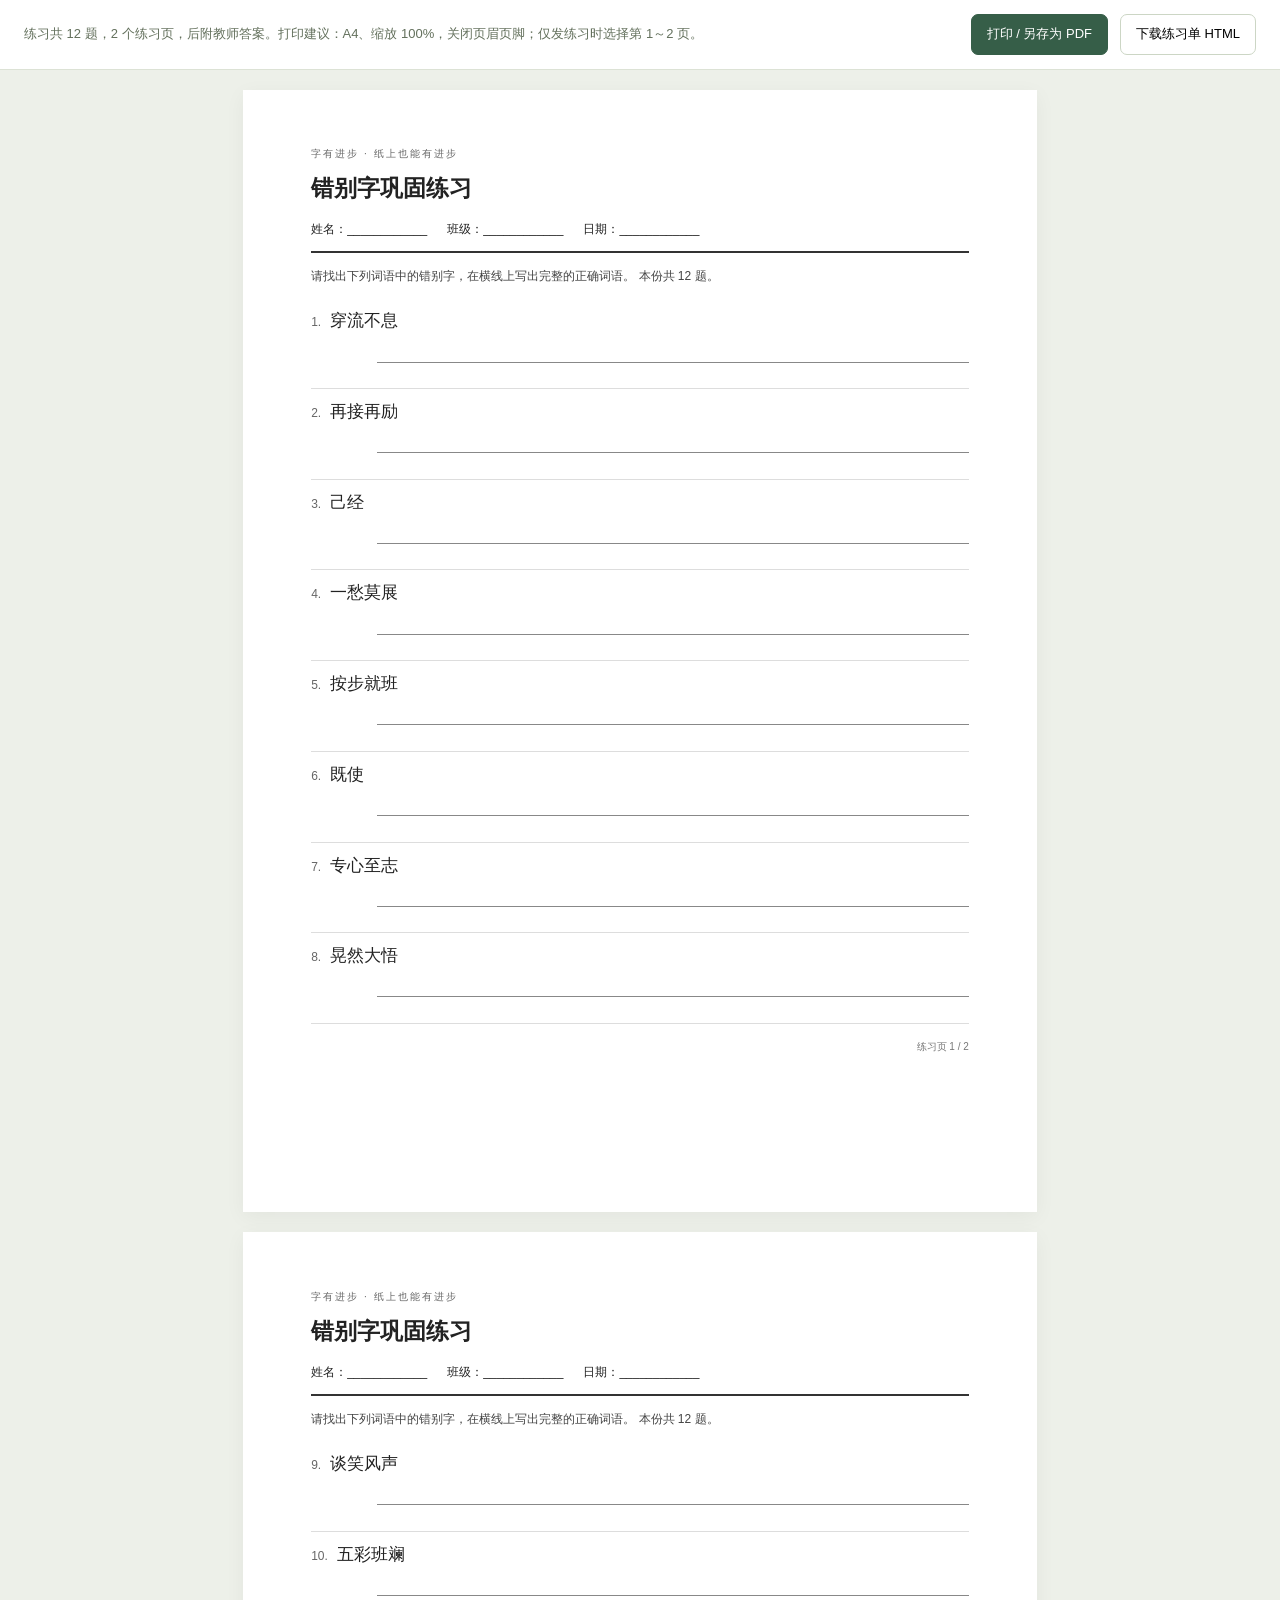
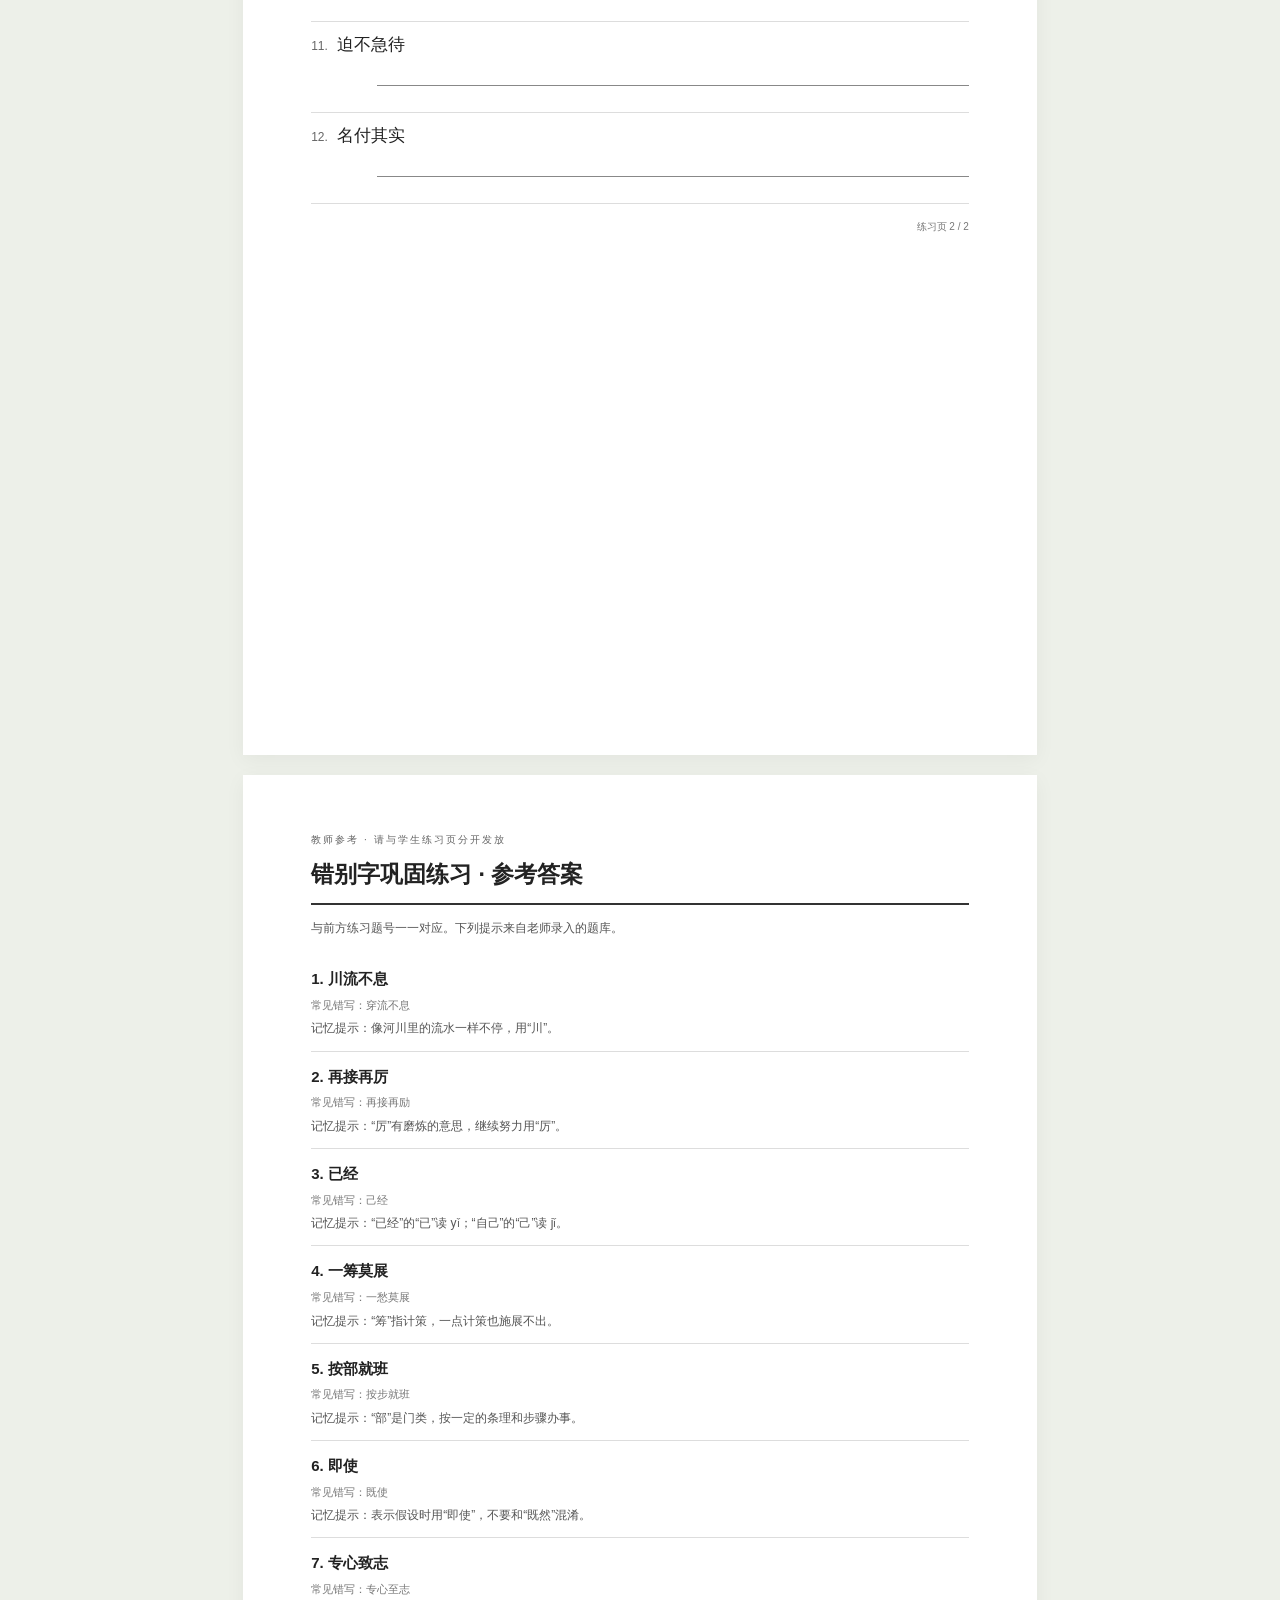
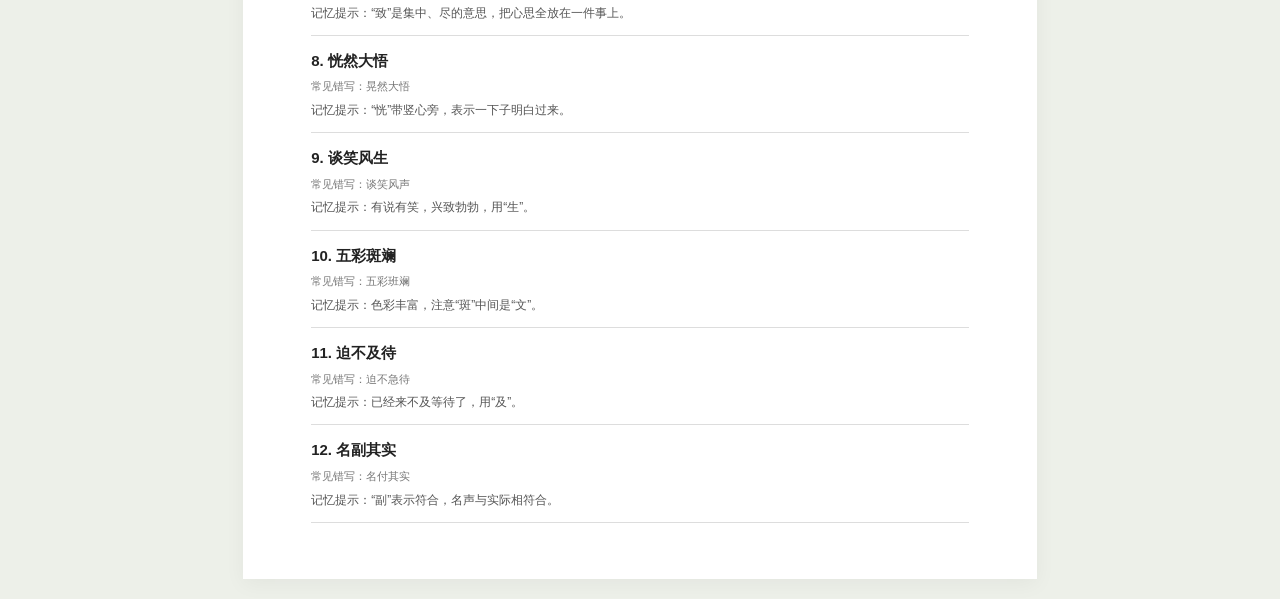
==== worksheet-sample.html @ f1326651 "add export for print" ====
<!doctype html>
<html lang="zh-CN"><head><meta charset="utf-8"><meta name="viewport" content="width=device-width,initial-scale=1"><title>错别字巩固练习</title><style>*{box-sizing:border-box}body{margin:0;background:#edf0e9;color:#222;font-family:"Microsoft YaHei","PingFang SC",sans-serif;line-height:1.6}
.toolbar{position:sticky;top:0;z-index:1;background:#fff;border-bottom:1px solid #dce2d5;padding:14px 24px;display:flex;align-items:center;gap:12px;flex-wrap:wrap;font-size:13px}.toolbar p{margin:0;flex:1;min-width:200px;color:#63705c}.toolbar button{border:1px solid #ccd6c5;border-radius:7px;padding:9px 15px;cursor:pointer;background:white;font:inherit}.toolbar button:first-of-type{background:#365e48;color:white;border-color:#365e48}
.sheet{width:210mm;min-height:297mm;margin:20px auto;background:white;padding:15mm 18mm;box-shadow:0 5px 20px #0000000c}.brand{font-size:10px;letter-spacing:2px;color:#666}h1{font-size:23px;line-height:1.5;margin:9px 0 14px;overflow-wrap:anywhere}h2{font-size:18px;margin:0 0 15px}.student-meta{display:flex;gap:20px;flex-wrap:wrap;font-size:12px;border-bottom:2px solid #333;padding-bottom:12px}.instruction{font-size:12px;color:#444;margin:14px 0 12px}.questions{list-style:none;padding:0;margin:0}.question{break-inside:avoid;page-break-inside:avoid;min-height:24mm;border-bottom:1px solid #ddd;padding:9px 0 11px}.prompt{display:flex;align-items:baseline;gap:9px}.number{font-size:12px;color:#666;flex-shrink:0}.word{font-size:17px;overflow-wrap:anywhere}.write-line{display:block;border-bottom:1px solid #888;width:90%;height:25px;margin:3px 0 0 auto}.choices{display:flex;gap:26px;margin:7px 0 0 24px;flex-wrap:wrap;font-size:16px}.choices span{overflow-wrap:anywhere;max-width:100%}.page-foot{margin-top:15px;color:#777;font-size:10px;text-align:right}.answer-intro{font-size:12px;color:#555;margin:0 0 16px}.answer-item{break-inside:avoid;page-break-inside:avoid;border-bottom:1px solid #ddd;padding:12px 0;overflow-wrap:anywhere}.answer-item strong{font-size:15px}.answer-item p{font-size:12px;color:#555;margin:5px 0 0}.answer-item .original{font-size:11px;color:#777}.answers h1{border-bottom:2px solid #333;padding-bottom:12px}
@media(max-width:820px){.sheet{width:calc(100% - 24px);min-height:0;padding:25px 22px;margin:12px auto}.question{min-height:90px}.student-meta{gap:12px}}
@page{size:A4;margin:15mm 18mm}@media print{html,body{margin:0;background:#fff;font-size:12pt}.toolbar{display:none!important}.sheet{width:auto;min-height:0;padding:0;margin:0;box-shadow:none;break-after:page;page-break-after:always}.sheet:last-child{break-after:auto;page-break-after:auto}.question{min-height:24mm}.student-meta{gap:20px}a{color:inherit}}</style></head><body><div class="toolbar"><p>练习共 12 题，2 个练习页，后附教师答案。打印建议：A4、缩放 100%，关闭页眉页脚；仅发练习时选择第 1～2 页。</p><button id="print-sheet" type="button">打印 / 另存为 PDF</button><button id="download-sheet" type="button">下载练习单 HTML</button></div><section class="sheet student-sheet"><div class="brand">字有进步 · 纸上也能有进步</div><h1>错别字巩固练习</h1><div class="student-meta"><span>姓名：____________</span><span>班级：____________</span><span>日期：____________</span></div><p class="instruction">请找出下列词语中的错别字，在横线上写出完整的正确词语。 本份共 12 题。</p><ol class="questions"><li class="question"><div class="prompt"><span class="number">1.</span><span class="word">穿流不息</span></div><span class="write-line" aria-label="书写正确词语"></span></li><li class="question"><div class="prompt"><span class="number">2.</span><span class="word">再接再励</span></div><span class="write-line" aria-label="书写正确词语"></span></li><li class="question"><div class="prompt"><span class="number">3.</span><span class="word">己经</span></div><span class="write-line" aria-label="书写正确词语"></span></li><li class="question"><div class="prompt"><span class="number">4.</span><span class="word">一愁莫展</span></div><span class="write-line" aria-label="书写正确词语"></span></li><li class="question"><div class="prompt"><span class="number">5.</span><span class="word">按步就班</span></div><span class="write-line" aria-label="书写正确词语"></span></li><li class="question"><div class="prompt"><span class="number">6.</span><span class="word">既使</span></div><span class="write-line" aria-label="书写正确词语"></span></li><li class="question"><div class="prompt"><span class="number">7.</span><span class="word">专心至志</span></div><span class="write-line" aria-label="书写正确词语"></span></li><li class="question"><div class="prompt"><span class="number">8.</span><span class="word">晃然大悟</span></div><span class="write-line" aria-label="书写正确词语"></span></li></ol><div class="page-foot">练习页 1 / 2</div></section><section class="sheet student-sheet"><div class="brand">字有进步 · 纸上也能有进步</div><h1>错别字巩固练习</h1><div class="student-meta"><span>姓名：____________</span><span>班级：____________</span><span>日期：____________</span></div><p class="instruction">请找出下列词语中的错别字，在横线上写出完整的正确词语。 本份共 12 题。</p><ol class="questions"><li class="question"><div class="prompt"><span class="number">9.</span><span class="word">谈笑风声</span></div><span class="write-line" aria-label="书写正确词语"></span></li><li class="question"><div class="prompt"><span class="number">10.</span><span class="word">五彩班斓</span></div><span class="write-line" aria-label="书写正确词语"></span></li><li class="question"><div class="prompt"><span class="number">11.</span><span class="word">迫不急待</span></div><span class="write-line" aria-label="书写正确词语"></span></li><li class="question"><div class="prompt"><span class="number">12.</span><span class="word">名付其实</span></div><span class="write-line" aria-label="书写正确词语"></span></li></ol><div class="page-foot">练习页 2 / 2</div></section><section class="sheet answers"><div class="brand">教师参考 · 请与学生练习页分开发放</div><h1>错别字巩固练习 · 参考答案</h1><p class="answer-intro">与前方练习题号一一对应。下列提示来自老师录入的题库。</p><div class="answer-item"><strong>1. 川流不息</strong><p class="original">常见错写：穿流不息</p><p class="answer-hint">记忆提示：像河川里的流水一样不停，用“川”。</p></div><div class="answer-item"><strong>2. 再接再厉</strong><p class="original">常见错写：再接再励</p><p class="answer-hint">记忆提示：“厉”有磨炼的意思，继续努力用“厉”。</p></div><div class="answer-item"><strong>3. 已经</strong><p class="original">常见错写：己经</p><p class="answer-hint">记忆提示：“已经”的“已”读 yǐ；“自己”的“己”读 jǐ。</p></div><div class="answer-item"><strong>4. 一筹莫展</strong><p class="original">常见错写：一愁莫展</p><p class="answer-hint">记忆提示：“筹”指计策，一点计策也施展不出。</p></div><div class="answer-item"><strong>5. 按部就班</strong><p class="original">常见错写：按步就班</p><p class="answer-hint">记忆提示：“部”是门类，按一定的条理和步骤办事。</p></div><div class="answer-item"><strong>6. 即使</strong><p class="original">常见错写：既使</p><p class="answer-hint">记忆提示：表示假设时用“即使”，不要和“既然”混淆。</p></div><div class="answer-item"><strong>7. 专心致志</strong><p class="original">常见错写：专心至志</p><p class="answer-hint">记忆提示：“致”是集中、尽的意思，把心思全放在一件事上。</p></div><div class="answer-item"><strong>8. 恍然大悟</strong><p class="original">常见错写：晃然大悟</p><p class="answer-hint">记忆提示：“恍”带竖心旁，表示一下子明白过来。</p></div><div class="answer-item"><strong>9. 谈笑风生</strong><p class="original">常见错写：谈笑风声</p><p class="answer-hint">记忆提示：有说有笑，兴致勃勃，用“生”。</p></div><div class="answer-item"><strong>10. 五彩斑斓</strong><p class="original">常见错写：五彩班斓</p><p class="answer-hint">记忆提示：色彩丰富，注意“斑”中间是“文”。</p></div><div class="answer-item"><strong>11. 迫不及待</strong><p class="original">常见错写：迫不急待</p><p class="answer-hint">记忆提示：已经来不及等待了，用“及”。</p></div><div class="answer-item"><strong>12. 名副其实</strong><p class="original">常见错写：名付其实</p><p class="answer-hint">记忆提示：“副”表示符合，名声与实际相符合。</p></div></section><script>(function worksheetRuntime() {
    document.querySelector('#print-sheet').addEventListener('click', () => window.print());
    document.querySelector('#download-sheet').addEventListener('click', () => {
      const html = '<!doctype html>\n' + document.documentElement.outerHTML;
      const url = URL.createObjectURL(new Blob([html], {type:'text/html;charset=utf-8'}));
      const link = document.createElement('a');
      link.href = url;
      link.download = document.title.replace(/[<>:"/\\|?*\x00-\x1f]/g, '-') + '.html';
      document.body.append(link); link.click(); link.remove();
      setTimeout(() => URL.revokeObjectURL(url), 1000);
    });
  })();</script></body></html>
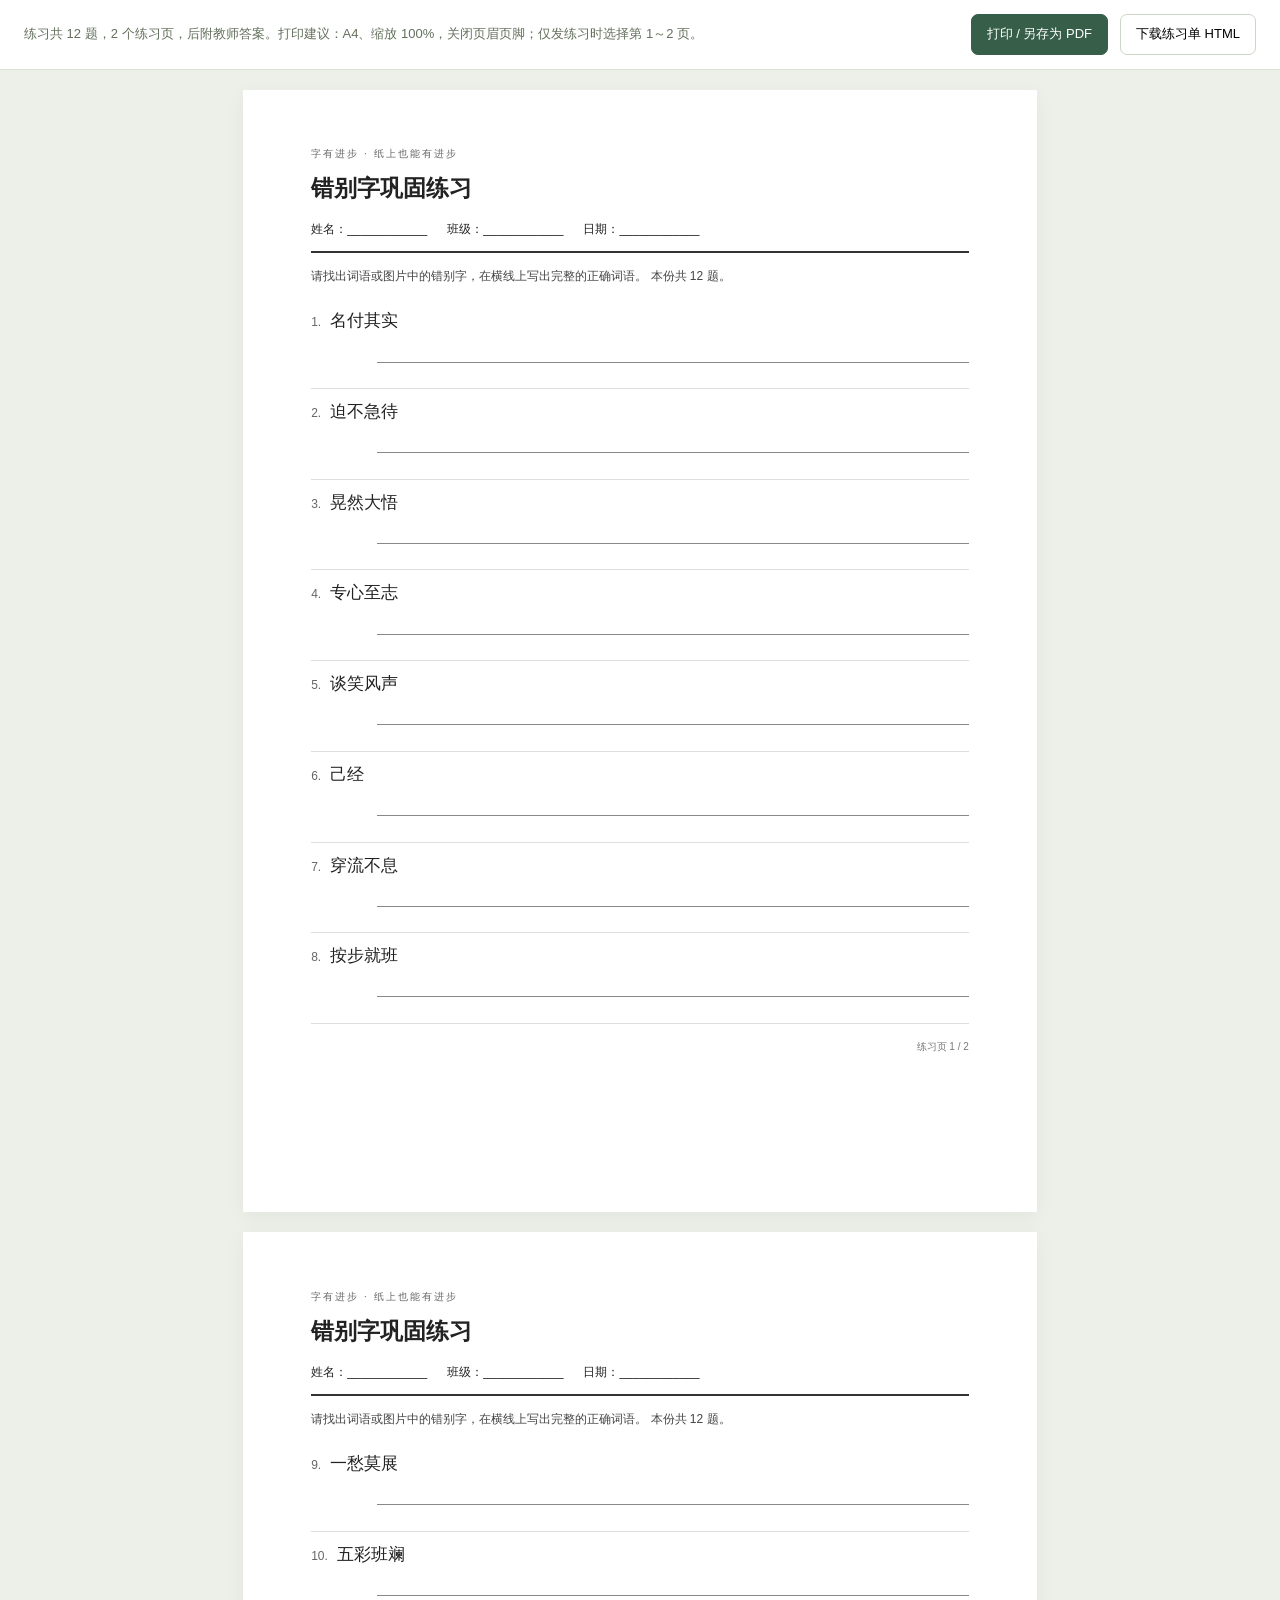
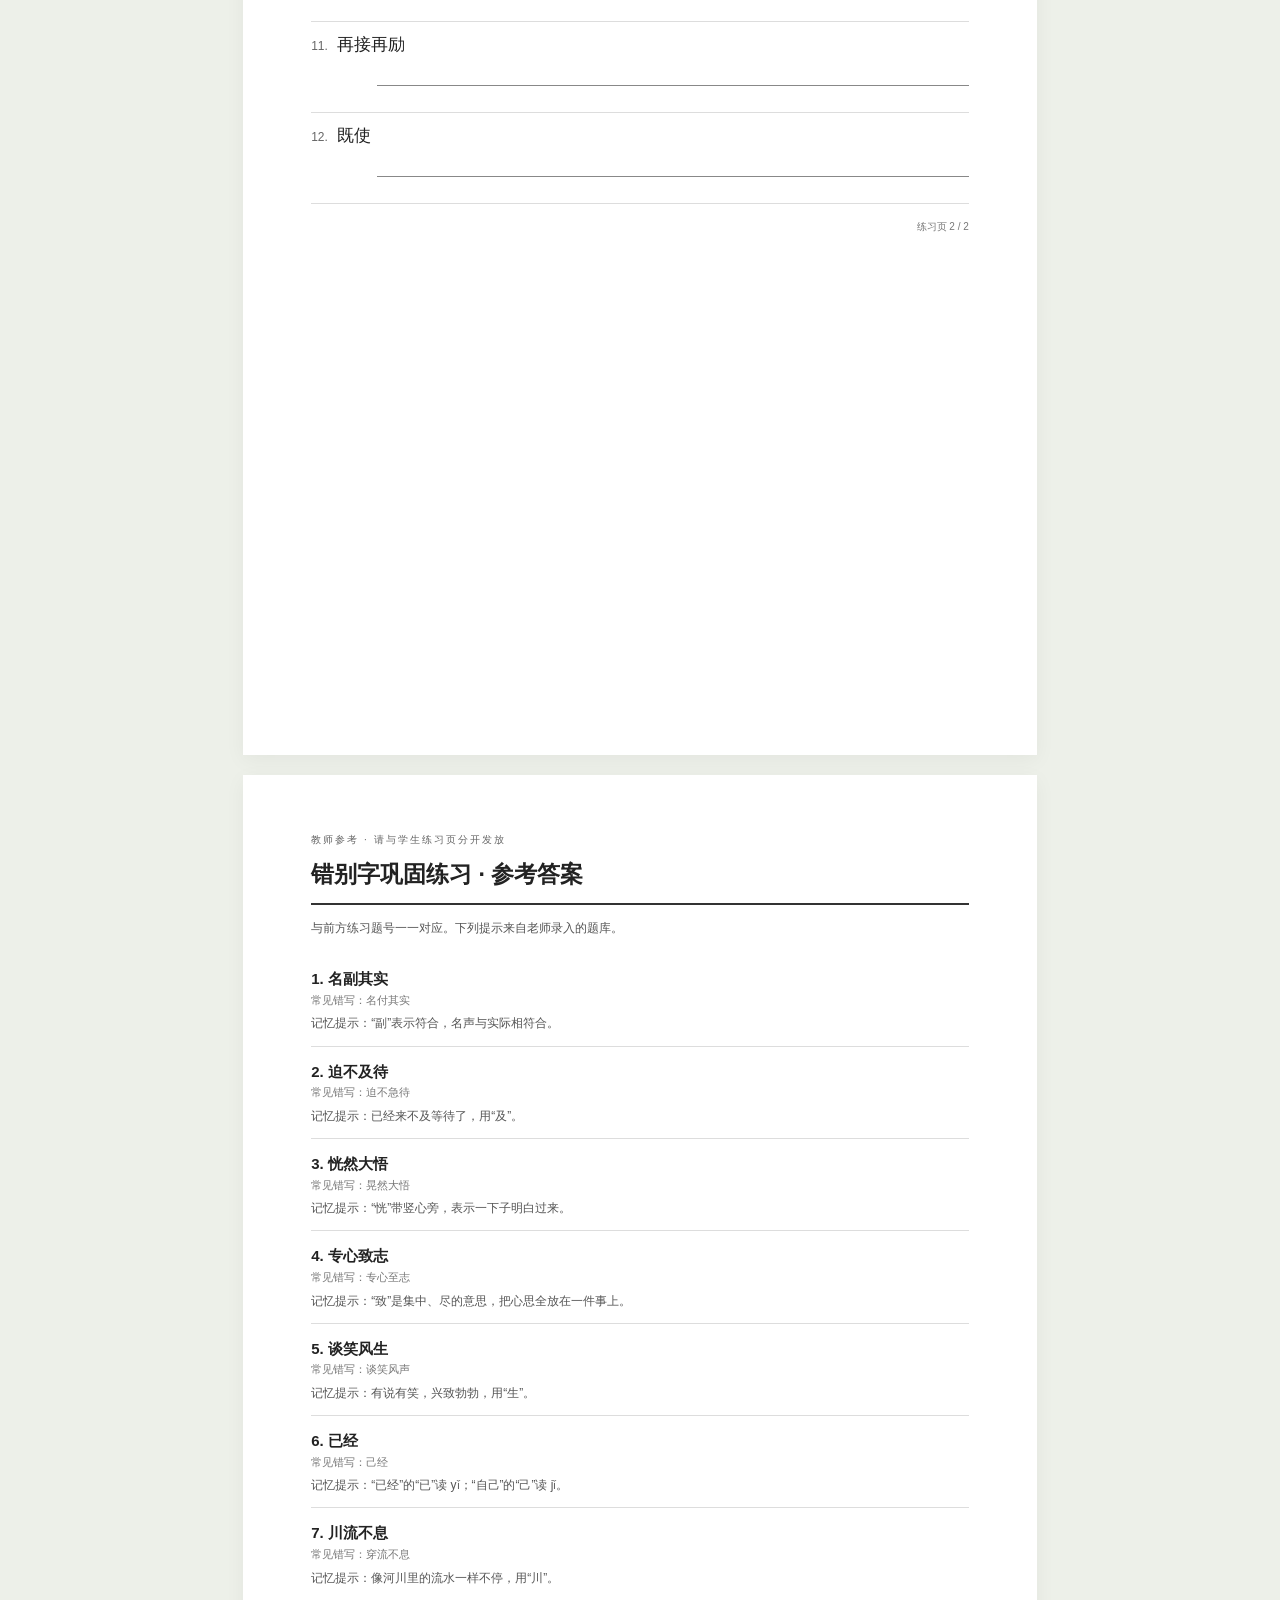
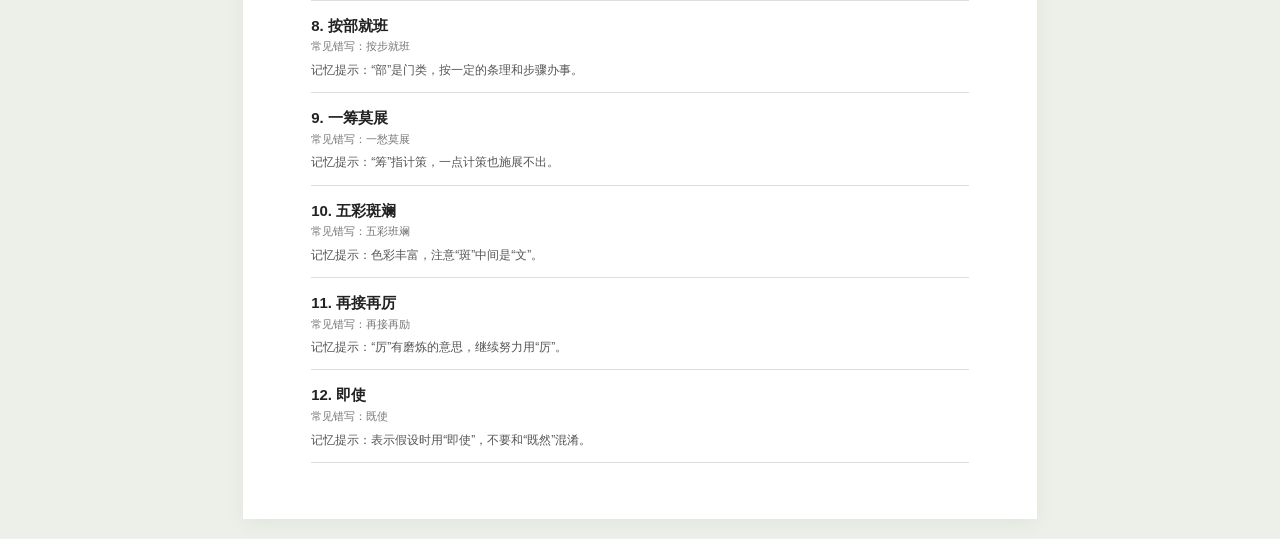
==== commit 7a350e20: "add store files to local dir" ====
--- a/worksheet-sample.html
+++ b/worksheet-sample.html
@@ -3,7 +3,8 @@
 .toolbar{position:sticky;top:0;z-index:1;background:#fff;border-bottom:1px solid #dce2d5;padding:14px 24px;display:flex;align-items:center;gap:12px;flex-wrap:wrap;font-size:13px}.toolbar p{margin:0;flex:1;min-width:200px;color:#63705c}.toolbar button{border:1px solid #ccd6c5;border-radius:7px;padding:9px 15px;cursor:pointer;background:white;font:inherit}.toolbar button:first-of-type{background:#365e48;color:white;border-color:#365e48}
 .sheet{width:210mm;min-height:297mm;margin:20px auto;background:white;padding:15mm 18mm;box-shadow:0 5px 20px #0000000c}.brand{font-size:10px;letter-spacing:2px;color:#666}h1{font-size:23px;line-height:1.5;margin:9px 0 14px;overflow-wrap:anywhere}h2{font-size:18px;margin:0 0 15px}.student-meta{display:flex;gap:20px;flex-wrap:wrap;font-size:12px;border-bottom:2px solid #333;padding-bottom:12px}.instruction{font-size:12px;color:#444;margin:14px 0 12px}.questions{list-style:none;padding:0;margin:0}.question{break-inside:avoid;page-break-inside:avoid;min-height:24mm;border-bottom:1px solid #ddd;padding:9px 0 11px}.prompt{display:flex;align-items:baseline;gap:9px}.number{font-size:12px;color:#666;flex-shrink:0}.word{font-size:17px;overflow-wrap:anywhere}.write-line{display:block;border-bottom:1px solid #888;width:90%;height:25px;margin:3px 0 0 auto}.choices{display:flex;gap:26px;margin:7px 0 0 24px;flex-wrap:wrap;font-size:16px}.choices span{overflow-wrap:anywhere;max-width:100%}.page-foot{margin-top:15px;color:#777;font-size:10px;text-align:right}.answer-intro{font-size:12px;color:#555;margin:0 0 16px}.answer-item{break-inside:avoid;page-break-inside:avoid;border-bottom:1px solid #ddd;padding:12px 0;overflow-wrap:anywhere}.answer-item strong{font-size:15px}.answer-item p{font-size:12px;color:#555;margin:5px 0 0}.answer-item .original{font-size:11px;color:#777}.answers h1{border-bottom:2px solid #333;padding-bottom:12px}
 @media(max-width:820px){.sheet{width:calc(100% - 24px);min-height:0;padding:25px 22px;margin:12px auto}.question{min-height:90px}.student-meta{gap:12px}}
-@page{size:A4;margin:15mm 18mm}@media print{html,body{margin:0;background:#fff;font-size:12pt}.toolbar{display:none!important}.sheet{width:auto;min-height:0;padding:0;margin:0;box-shadow:none;break-after:page;page-break-after:always}.sheet:last-child{break-after:auto;page-break-after:auto}.question{min-height:24mm}.student-meta{gap:20px}a{color:inherit}}</style></head><body><div class="toolbar"><p>练习共 12 题，2 个练习页，后附教师答案。打印建议：A4、缩放 100%，关闭页眉页脚；仅发练习时选择第 1～2 页。</p><button id="print-sheet" type="button">打印 / 另存为 PDF</button><button id="download-sheet" type="button">下载练习单 HTML</button></div><section class="sheet student-sheet"><div class="brand">字有进步 · 纸上也能有进步</div><h1>错别字巩固练习</h1><div class="student-meta"><span>姓名：____________</span><span>班级：____________</span><span>日期：____________</span></div><p class="instruction">请找出下列词语中的错别字，在横线上写出完整的正确词语。 本份共 12 题。</p><ol class="questions"><li class="question"><div class="prompt"><span class="number">1.</span><span class="word">穿流不息</span></div><span class="write-line" aria-label="书写正确词语"></span></li><li class="question"><div class="prompt"><span class="number">2.</span><span class="word">再接再励</span></div><span class="write-line" aria-label="书写正确词语"></span></li><li class="question"><div class="prompt"><span class="number">3.</span><span class="word">己经</span></div><span class="write-line" aria-label="书写正确词语"></span></li><li class="question"><div class="prompt"><span class="number">4.</span><span class="word">一愁莫展</span></div><span class="write-line" aria-label="书写正确词语"></span></li><li class="question"><div class="prompt"><span class="number">5.</span><span class="word">按步就班</span></div><span class="write-line" aria-label="书写正确词语"></span></li><li class="question"><div class="prompt"><span class="number">6.</span><span class="word">既使</span></div><span class="write-line" aria-label="书写正确词语"></span></li><li class="question"><div class="prompt"><span class="number">7.</span><span class="word">专心至志</span></div><span class="write-line" aria-label="书写正确词语"></span></li><li class="question"><div class="prompt"><span class="number">8.</span><span class="word">晃然大悟</span></div><span class="write-line" aria-label="书写正确词语"></span></li></ol><div class="page-foot">练习页 1 / 2</div></section><section class="sheet student-sheet"><div class="brand">字有进步 · 纸上也能有进步</div><h1>错别字巩固练习</h1><div class="student-meta"><span>姓名：____________</span><span>班级：____________</span><span>日期：____________</span></div><p class="instruction">请找出下列词语中的错别字，在横线上写出完整的正确词语。 本份共 12 题。</p><ol class="questions"><li class="question"><div class="prompt"><span class="number">9.</span><span class="word">谈笑风声</span></div><span class="write-line" aria-label="书写正确词语"></span></li><li class="question"><div class="prompt"><span class="number">10.</span><span class="word">五彩班斓</span></div><span class="write-line" aria-label="书写正确词语"></span></li><li class="question"><div class="prompt"><span class="number">11.</span><span class="word">迫不急待</span></div><span class="write-line" aria-label="书写正确词语"></span></li><li class="question"><div class="prompt"><span class="number">12.</span><span class="word">名付其实</span></div><span class="write-line" aria-label="书写正确词语"></span></li></ol><div class="page-foot">练习页 2 / 2</div></section><section class="sheet answers"><div class="brand">教师参考 · 请与学生练习页分开发放</div><h1>错别字巩固练习 · 参考答案</h1><p class="answer-intro">与前方练习题号一一对应。下列提示来自老师录入的题库。</p><div class="answer-item"><strong>1. 川流不息</strong><p class="original">常见错写：穿流不息</p><p class="answer-hint">记忆提示：像河川里的流水一样不停，用“川”。</p></div><div class="answer-item"><strong>2. 再接再厉</strong><p class="original">常见错写：再接再励</p><p class="answer-hint">记忆提示：“厉”有磨炼的意思，继续努力用“厉”。</p></div><div class="answer-item"><strong>3. 已经</strong><p class="original">常见错写：己经</p><p class="answer-hint">记忆提示：“已经”的“已”读 yǐ；“自己”的“己”读 jǐ。</p></div><div class="answer-item"><strong>4. 一筹莫展</strong><p class="original">常见错写：一愁莫展</p><p class="answer-hint">记忆提示：“筹”指计策，一点计策也施展不出。</p></div><div class="answer-item"><strong>5. 按部就班</strong><p class="original">常见错写：按步就班</p><p class="answer-hint">记忆提示：“部”是门类，按一定的条理和步骤办事。</p></div><div class="answer-item"><strong>6. 即使</strong><p class="original">常见错写：既使</p><p class="answer-hint">记忆提示：表示假设时用“即使”，不要和“既然”混淆。</p></div><div class="answer-item"><strong>7. 专心致志</strong><p class="original">常见错写：专心至志</p><p class="answer-hint">记忆提示：“致”是集中、尽的意思，把心思全放在一件事上。</p></div><div class="answer-item"><strong>8. 恍然大悟</strong><p class="original">常见错写：晃然大悟</p><p class="answer-hint">记忆提示：“恍”带竖心旁，表示一下子明白过来。</p></div><div class="answer-item"><strong>9. 谈笑风生</strong><p class="original">常见错写：谈笑风声</p><p class="answer-hint">记忆提示：有说有笑，兴致勃勃，用“生”。</p></div><div class="answer-item"><strong>10. 五彩斑斓</strong><p class="original">常见错写：五彩班斓</p><p class="answer-hint">记忆提示：色彩丰富，注意“斑”中间是“文”。</p></div><div class="answer-item"><strong>11. 迫不及待</strong><p class="original">常见错写：迫不急待</p><p class="answer-hint">记忆提示：已经来不及等待了，用“及”。</p></div><div class="answer-item"><strong>12. 名副其实</strong><p class="original">常见错写：名付其实</p><p class="answer-hint">记忆提示：“副”表示符合，名声与实际相符合。</p></div></section><script>(function worksheetRuntime() {
+.wrong-word-image{max-width:145mm;max-height:20mm;object-fit:contain;display:block;background:white;margin:4px 0}.image-question{min-height:44mm}.image-question .prompt{align-items:flex-start}.image-question .write-line{height:23px}.answer-item .wrong-word-image{max-height:15mm;max-width:110mm}
+@page{size:A4;margin:15mm 18mm}@media print{html,body{margin:0;background:#fff;font-size:12pt}.toolbar{display:none!important}.sheet{width:auto;min-height:0;padding:0;margin:0;box-shadow:none;break-after:page;page-break-after:always}.sheet:last-child{break-after:auto;page-break-after:auto}.question{min-height:24mm}.image-question{min-height:44mm}.student-meta{gap:20px}a{color:inherit}}</style></head><body><div class="toolbar"><p>练习共 12 题，2 个练习页，后附教师答案。打印建议：A4、缩放 100%，关闭页眉页脚；仅发练习时选择第 1～2 页。</p><button id="print-sheet" type="button">打印 / 另存为 PDF</button><button id="download-sheet" type="button">下载练习单 HTML</button></div><section class="sheet student-sheet"><div class="brand">字有进步 · 纸上也能有进步</div><h1>错别字巩固练习</h1><div class="student-meta"><span>姓名：____________</span><span>班级：____________</span><span>日期：____________</span></div><p class="instruction">请找出词语或图片中的错别字，在横线上写出完整的正确词语。 本份共 12 题。</p><ol class="questions"><li class="question"><div class="prompt"><span class="number">1.</span><span class="word">名付其实</span></div><span class="write-line" aria-label="书写正确词语"></span></li><li class="question"><div class="prompt"><span class="number">2.</span><span class="word">迫不急待</span></div><span class="write-line" aria-label="书写正确词语"></span></li><li class="question"><div class="prompt"><span class="number">3.</span><span class="word">晃然大悟</span></div><span class="write-line" aria-label="书写正确词语"></span></li><li class="question"><div class="prompt"><span class="number">4.</span><span class="word">专心至志</span></div><span class="write-line" aria-label="书写正确词语"></span></li><li class="question"><div class="prompt"><span class="number">5.</span><span class="word">谈笑风声</span></div><span class="write-line" aria-label="书写正确词语"></span></li><li class="question"><div class="prompt"><span class="number">6.</span><span class="word">己经</span></div><span class="write-line" aria-label="书写正确词语"></span></li><li class="question"><div class="prompt"><span class="number">7.</span><span class="word">穿流不息</span></div><span class="write-line" aria-label="书写正确词语"></span></li><li class="question"><div class="prompt"><span class="number">8.</span><span class="word">按步就班</span></div><span class="write-line" aria-label="书写正确词语"></span></li></ol><div class="page-foot">练习页 1 / 2</div></section><section class="sheet student-sheet"><div class="brand">字有进步 · 纸上也能有进步</div><h1>错别字巩固练习</h1><div class="student-meta"><span>姓名：____________</span><span>班级：____________</span><span>日期：____________</span></div><p class="instruction">请找出词语或图片中的错别字，在横线上写出完整的正确词语。 本份共 12 题。</p><ol class="questions"><li class="question"><div class="prompt"><span class="number">9.</span><span class="word">一愁莫展</span></div><span class="write-line" aria-label="书写正确词语"></span></li><li class="question"><div class="prompt"><span class="number">10.</span><span class="word">五彩班斓</span></div><span class="write-line" aria-label="书写正确词语"></span></li><li class="question"><div class="prompt"><span class="number">11.</span><span class="word">再接再励</span></div><span class="write-line" aria-label="书写正确词语"></span></li><li class="question"><div class="prompt"><span class="number">12.</span><span class="word">既使</span></div><span class="write-line" aria-label="书写正确词语"></span></li></ol><div class="page-foot">练习页 2 / 2</div></section><section class="sheet answers"><div class="brand">教师参考 · 请与学生练习页分开发放</div><h1>错别字巩固练习 · 参考答案</h1><p class="answer-intro">与前方练习题号一一对应。下列提示来自老师录入的题库。</p><div class="answer-item"><strong>1. 名副其实</strong><div class="original">常见错写：名付其实</div><p class="answer-hint">记忆提示：“副”表示符合，名声与实际相符合。</p></div><div class="answer-item"><strong>2. 迫不及待</strong><div class="original">常见错写：迫不急待</div><p class="answer-hint">记忆提示：已经来不及等待了，用“及”。</p></div><div class="answer-item"><strong>3. 恍然大悟</strong><div class="original">常见错写：晃然大悟</div><p class="answer-hint">记忆提示：“恍”带竖心旁，表示一下子明白过来。</p></div><div class="answer-item"><strong>4. 专心致志</strong><div class="original">常见错写：专心至志</div><p class="answer-hint">记忆提示：“致”是集中、尽的意思，把心思全放在一件事上。</p></div><div class="answer-item"><strong>5. 谈笑风生</strong><div class="original">常见错写：谈笑风声</div><p class="answer-hint">记忆提示：有说有笑，兴致勃勃，用“生”。</p></div><div class="answer-item"><strong>6. 已经</strong><div class="original">常见错写：己经</div><p class="answer-hint">记忆提示：“已经”的“已”读 yǐ；“自己”的“己”读 jǐ。</p></div><div class="answer-item"><strong>7. 川流不息</strong><div class="original">常见错写：穿流不息</div><p class="answer-hint">记忆提示：像河川里的流水一样不停，用“川”。</p></div><div class="answer-item"><strong>8. 按部就班</strong><div class="original">常见错写：按步就班</div><p class="answer-hint">记忆提示：“部”是门类，按一定的条理和步骤办事。</p></div><div class="answer-item"><strong>9. 一筹莫展</strong><div class="original">常见错写：一愁莫展</div><p class="answer-hint">记忆提示：“筹”指计策，一点计策也施展不出。</p></div><div class="answer-item"><strong>10. 五彩斑斓</strong><div class="original">常见错写：五彩班斓</div><p class="answer-hint">记忆提示：色彩丰富，注意“斑”中间是“文”。</p></div><div class="answer-item"><strong>11. 再接再厉</strong><div class="original">常见错写：再接再励</div><p class="answer-hint">记忆提示：“厉”有磨炼的意思，继续努力用“厉”。</p></div><div class="answer-item"><strong>12. 即使</strong><div class="original">常见错写：既使</div><p class="answer-hint">记忆提示：表示假设时用“即使”，不要和“既然”混淆。</p></div></section><script>(function worksheetRuntime() {
     document.querySelector('#print-sheet').addEventListener('click', () => window.print());
     document.querySelector('#download-sheet').addEventListener('click', () => {
       const html = '<!doctype html>\n' + document.documentElement.outerHTML;
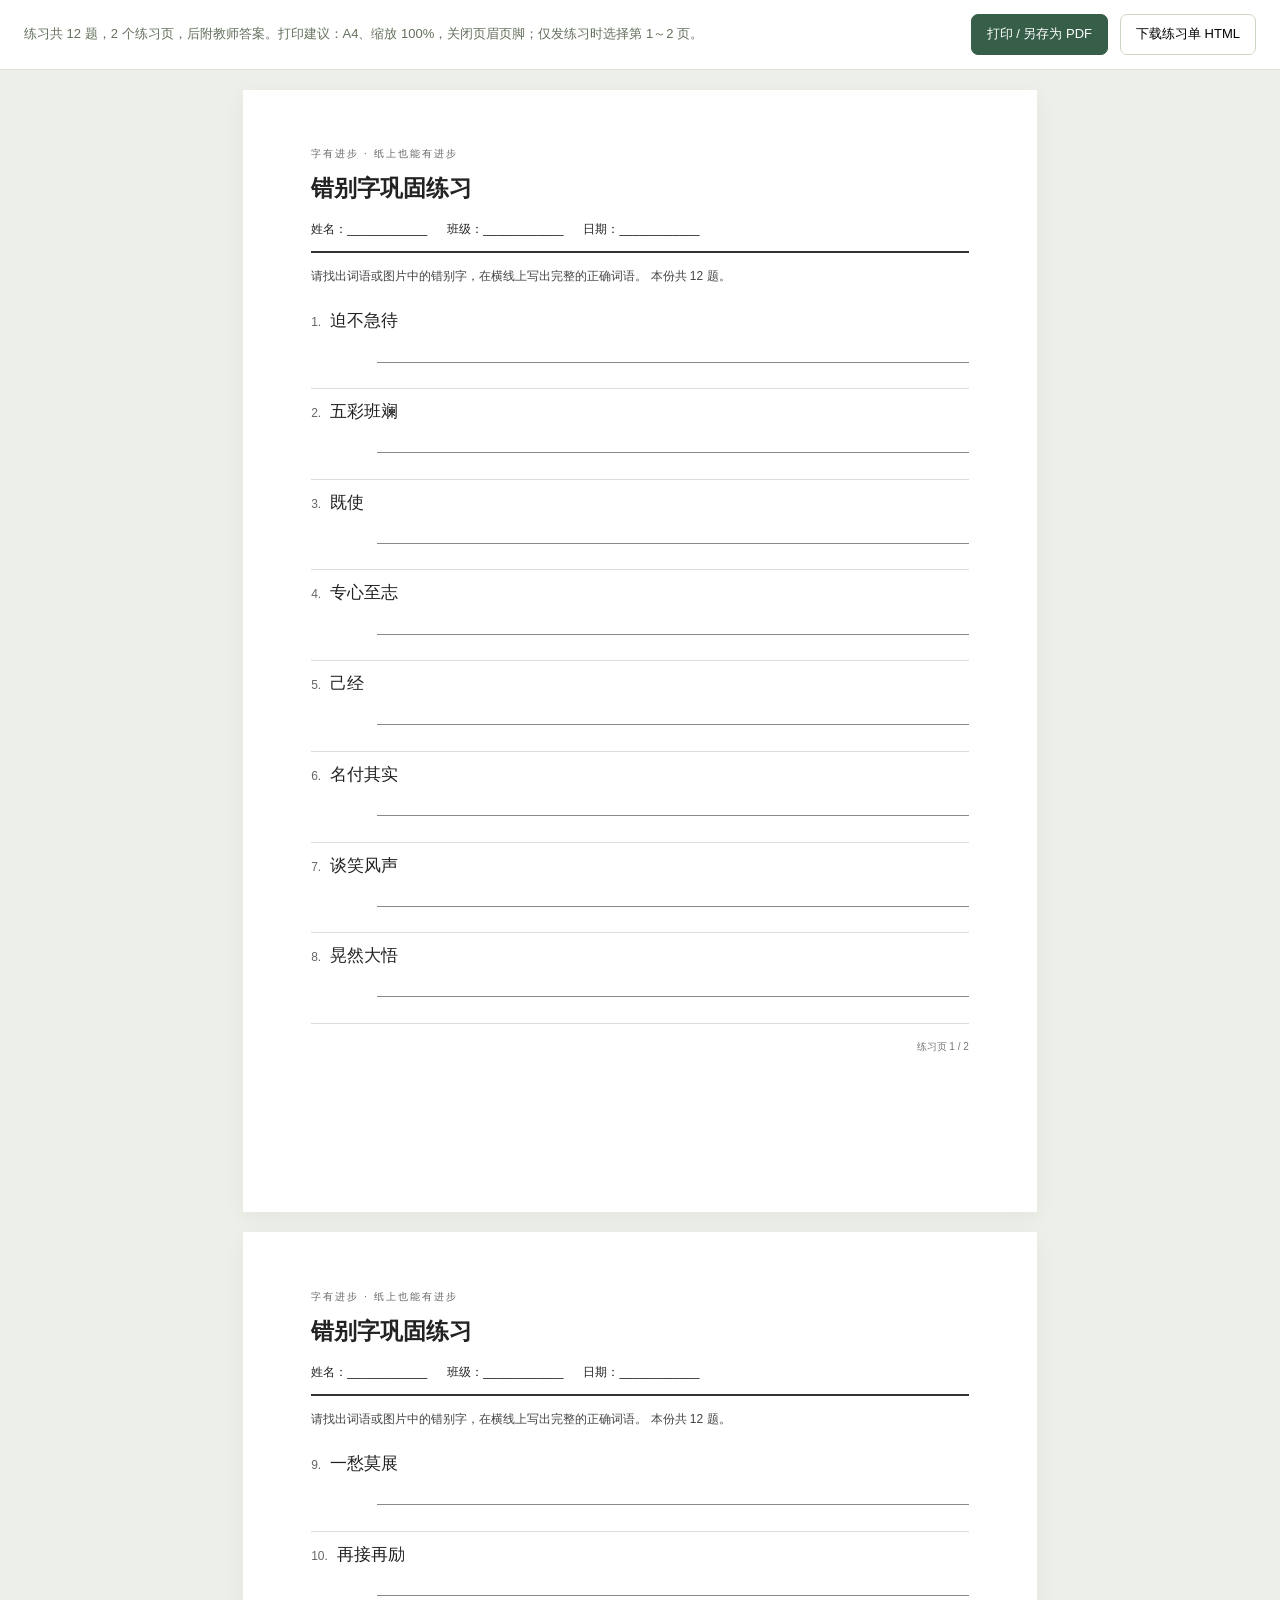
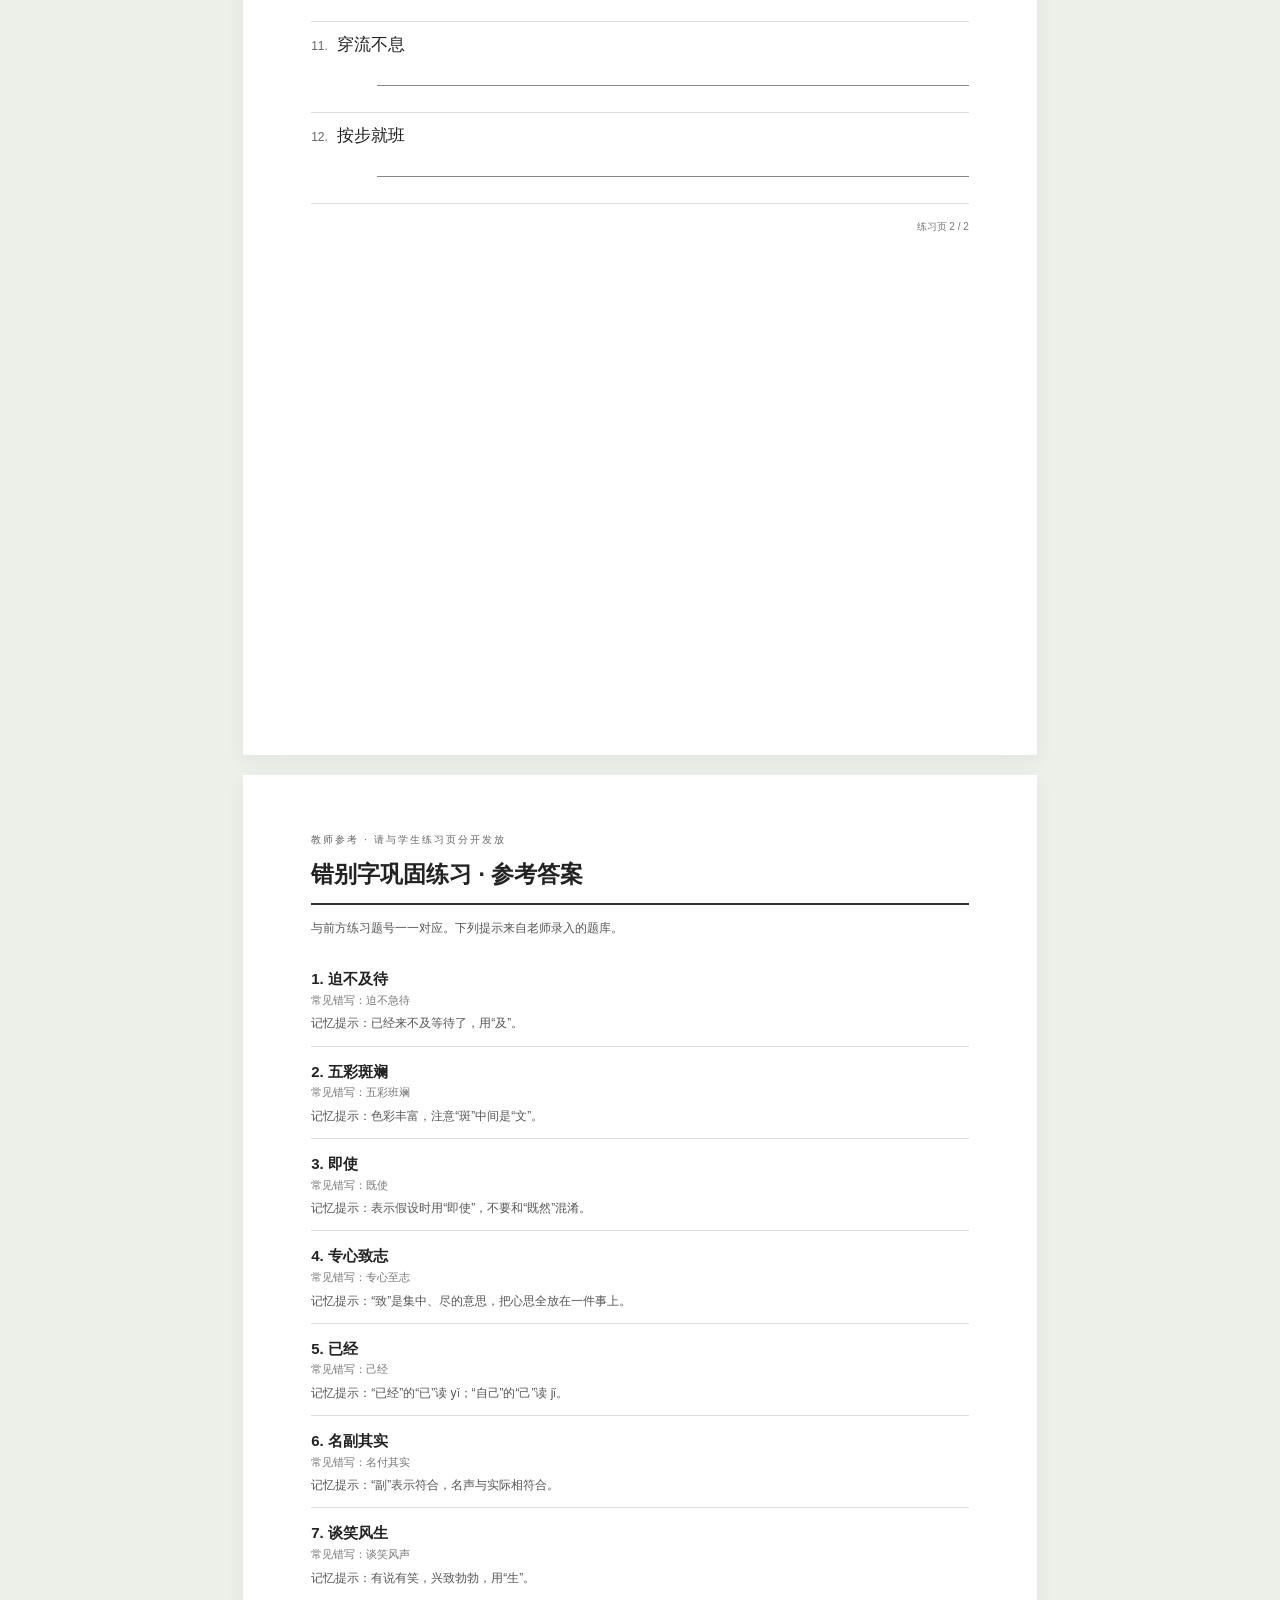
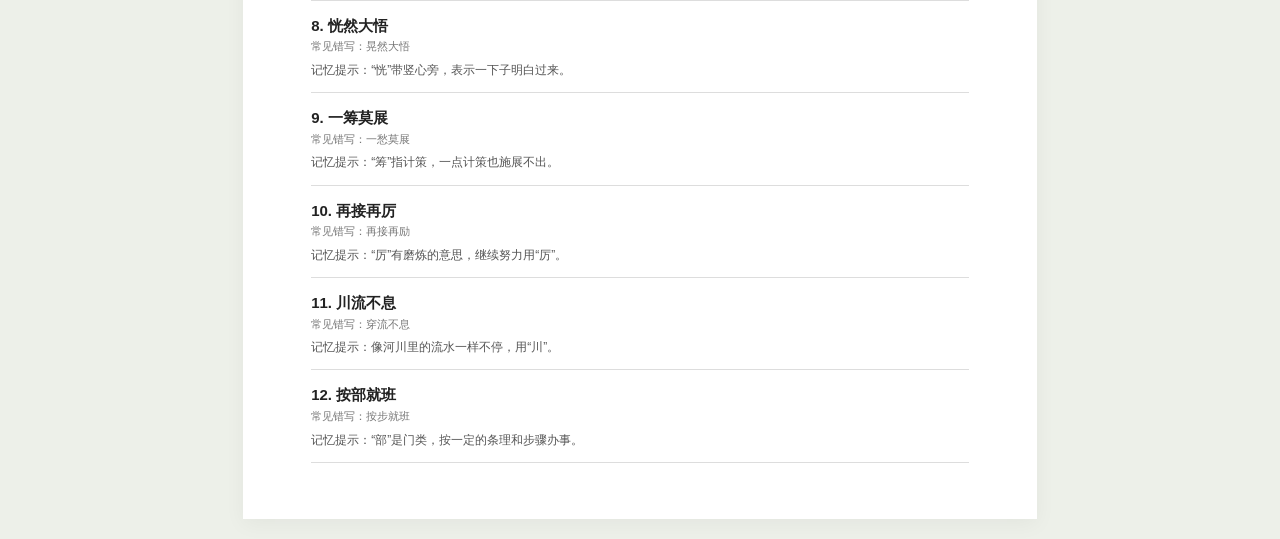
==== commit 01c058a6: "add chinese ,maths and english" ====
--- a/worksheet-sample.html
+++ b/worksheet-sample.html
@@ -4,7 +4,7 @@
 .sheet{width:210mm;min-height:297mm;margin:20px auto;background:white;padding:15mm 18mm;box-shadow:0 5px 20px #0000000c}.brand{font-size:10px;letter-spacing:2px;color:#666}h1{font-size:23px;line-height:1.5;margin:9px 0 14px;overflow-wrap:anywhere}h2{font-size:18px;margin:0 0 15px}.student-meta{display:flex;gap:20px;flex-wrap:wrap;font-size:12px;border-bottom:2px solid #333;padding-bottom:12px}.instruction{font-size:12px;color:#444;margin:14px 0 12px}.questions{list-style:none;padding:0;margin:0}.question{break-inside:avoid;page-break-inside:avoid;min-height:24mm;border-bottom:1px solid #ddd;padding:9px 0 11px}.prompt{display:flex;align-items:baseline;gap:9px}.number{font-size:12px;color:#666;flex-shrink:0}.word{font-size:17px;overflow-wrap:anywhere}.write-line{display:block;border-bottom:1px solid #888;width:90%;height:25px;margin:3px 0 0 auto}.choices{display:flex;gap:26px;margin:7px 0 0 24px;flex-wrap:wrap;font-size:16px}.choices span{overflow-wrap:anywhere;max-width:100%}.page-foot{margin-top:15px;color:#777;font-size:10px;text-align:right}.answer-intro{font-size:12px;color:#555;margin:0 0 16px}.answer-item{break-inside:avoid;page-break-inside:avoid;border-bottom:1px solid #ddd;padding:12px 0;overflow-wrap:anywhere}.answer-item strong{font-size:15px}.answer-item p{font-size:12px;color:#555;margin:5px 0 0}.answer-item .original{font-size:11px;color:#777}.answers h1{border-bottom:2px solid #333;padding-bottom:12px}
 @media(max-width:820px){.sheet{width:calc(100% - 24px);min-height:0;padding:25px 22px;margin:12px auto}.question{min-height:90px}.student-meta{gap:12px}}
 .wrong-word-image{max-width:145mm;max-height:20mm;object-fit:contain;display:block;background:white;margin:4px 0}.image-question{min-height:44mm}.image-question .prompt{align-items:flex-start}.image-question .write-line{height:23px}.answer-item .wrong-word-image{max-height:15mm;max-width:110mm}
-@page{size:A4;margin:15mm 18mm}@media print{html,body{margin:0;background:#fff;font-size:12pt}.toolbar{display:none!important}.sheet{width:auto;min-height:0;padding:0;margin:0;box-shadow:none;break-after:page;page-break-after:always}.sheet:last-child{break-after:auto;page-break-after:auto}.question{min-height:24mm}.image-question{min-height:44mm}.student-meta{gap:20px}a{color:inherit}}</style></head><body><div class="toolbar"><p>练习共 12 题，2 个练习页，后附教师答案。打印建议：A4、缩放 100%，关闭页眉页脚；仅发练习时选择第 1～2 页。</p><button id="print-sheet" type="button">打印 / 另存为 PDF</button><button id="download-sheet" type="button">下载练习单 HTML</button></div><section class="sheet student-sheet"><div class="brand">字有进步 · 纸上也能有进步</div><h1>错别字巩固练习</h1><div class="student-meta"><span>姓名：____________</span><span>班级：____________</span><span>日期：____________</span></div><p class="instruction">请找出词语或图片中的错别字，在横线上写出完整的正确词语。 本份共 12 题。</p><ol class="questions"><li class="question"><div class="prompt"><span class="number">1.</span><span class="word">名付其实</span></div><span class="write-line" aria-label="书写正确词语"></span></li><li class="question"><div class="prompt"><span class="number">2.</span><span class="word">迫不急待</span></div><span class="write-line" aria-label="书写正确词语"></span></li><li class="question"><div class="prompt"><span class="number">3.</span><span class="word">晃然大悟</span></div><span class="write-line" aria-label="书写正确词语"></span></li><li class="question"><div class="prompt"><span class="number">4.</span><span class="word">专心至志</span></div><span class="write-line" aria-label="书写正确词语"></span></li><li class="question"><div class="prompt"><span class="number">5.</span><span class="word">谈笑风声</span></div><span class="write-line" aria-label="书写正确词语"></span></li><li class="question"><div class="prompt"><span class="number">6.</span><span class="word">己经</span></div><span class="write-line" aria-label="书写正确词语"></span></li><li class="question"><div class="prompt"><span class="number">7.</span><span class="word">穿流不息</span></div><span class="write-line" aria-label="书写正确词语"></span></li><li class="question"><div class="prompt"><span class="number">8.</span><span class="word">按步就班</span></div><span class="write-line" aria-label="书写正确词语"></span></li></ol><div class="page-foot">练习页 1 / 2</div></section><section class="sheet student-sheet"><div class="brand">字有进步 · 纸上也能有进步</div><h1>错别字巩固练习</h1><div class="student-meta"><span>姓名：____________</span><span>班级：____________</span><span>日期：____________</span></div><p class="instruction">请找出词语或图片中的错别字，在横线上写出完整的正确词语。 本份共 12 题。</p><ol class="questions"><li class="question"><div class="prompt"><span class="number">9.</span><span class="word">一愁莫展</span></div><span class="write-line" aria-label="书写正确词语"></span></li><li class="question"><div class="prompt"><span class="number">10.</span><span class="word">五彩班斓</span></div><span class="write-line" aria-label="书写正确词语"></span></li><li class="question"><div class="prompt"><span class="number">11.</span><span class="word">再接再励</span></div><span class="write-line" aria-label="书写正确词语"></span></li><li class="question"><div class="prompt"><span class="number">12.</span><span class="word">既使</span></div><span class="write-line" aria-label="书写正确词语"></span></li></ol><div class="page-foot">练习页 2 / 2</div></section><section class="sheet answers"><div class="brand">教师参考 · 请与学生练习页分开发放</div><h1>错别字巩固练习 · 参考答案</h1><p class="answer-intro">与前方练习题号一一对应。下列提示来自老师录入的题库。</p><div class="answer-item"><strong>1. 名副其实</strong><div class="original">常见错写：名付其实</div><p class="answer-hint">记忆提示：“副”表示符合，名声与实际相符合。</p></div><div class="answer-item"><strong>2. 迫不及待</strong><div class="original">常见错写：迫不急待</div><p class="answer-hint">记忆提示：已经来不及等待了，用“及”。</p></div><div class="answer-item"><strong>3. 恍然大悟</strong><div class="original">常见错写：晃然大悟</div><p class="answer-hint">记忆提示：“恍”带竖心旁，表示一下子明白过来。</p></div><div class="answer-item"><strong>4. 专心致志</strong><div class="original">常见错写：专心至志</div><p class="answer-hint">记忆提示：“致”是集中、尽的意思，把心思全放在一件事上。</p></div><div class="answer-item"><strong>5. 谈笑风生</strong><div class="original">常见错写：谈笑风声</div><p class="answer-hint">记忆提示：有说有笑，兴致勃勃，用“生”。</p></div><div class="answer-item"><strong>6. 已经</strong><div class="original">常见错写：己经</div><p class="answer-hint">记忆提示：“已经”的“已”读 yǐ；“自己”的“己”读 jǐ。</p></div><div class="answer-item"><strong>7. 川流不息</strong><div class="original">常见错写：穿流不息</div><p class="answer-hint">记忆提示：像河川里的流水一样不停，用“川”。</p></div><div class="answer-item"><strong>8. 按部就班</strong><div class="original">常见错写：按步就班</div><p class="answer-hint">记忆提示：“部”是门类，按一定的条理和步骤办事。</p></div><div class="answer-item"><strong>9. 一筹莫展</strong><div class="original">常见错写：一愁莫展</div><p class="answer-hint">记忆提示：“筹”指计策，一点计策也施展不出。</p></div><div class="answer-item"><strong>10. 五彩斑斓</strong><div class="original">常见错写：五彩班斓</div><p class="answer-hint">记忆提示：色彩丰富，注意“斑”中间是“文”。</p></div><div class="answer-item"><strong>11. 再接再厉</strong><div class="original">常见错写：再接再励</div><p class="answer-hint">记忆提示：“厉”有磨炼的意思，继续努力用“厉”。</p></div><div class="answer-item"><strong>12. 即使</strong><div class="original">常见错写：既使</div><p class="answer-hint">记忆提示：表示假设时用“即使”，不要和“既然”混淆。</p></div></section><script>(function worksheetRuntime() {
+@page{size:A4;margin:15mm 18mm}@media print{html,body{margin:0;background:#fff;font-size:12pt}.toolbar{display:none!important}.sheet{width:auto;min-height:0;padding:0;margin:0;box-shadow:none;break-after:page;page-break-after:always}.sheet:last-child{break-after:auto;page-break-after:auto}.question{min-height:24mm}.image-question{min-height:44mm}.student-meta{gap:20px}a{color:inherit}}</style></head><body><div class="toolbar"><p>练习共 12 题，2 个练习页，后附教师答案。打印建议：A4、缩放 100%，关闭页眉页脚；仅发练习时选择第 1～2 页。</p><button id="print-sheet" type="button">打印 / 另存为 PDF</button><button id="download-sheet" type="button">下载练习单 HTML</button></div><section class="sheet student-sheet"><div class="brand">字有进步 · 纸上也能有进步</div><h1>错别字巩固练习</h1><div class="student-meta"><span>姓名：____________</span><span>班级：____________</span><span>日期：____________</span></div><p class="instruction">请找出词语或图片中的错别字，在横线上写出完整的正确词语。 本份共 12 题。</p><ol class="questions"><li class="question"><div class="prompt"><span class="number">1.</span><span class="word">迫不急待</span></div><span class="write-line" aria-label="书写正确词语"></span></li><li class="question"><div class="prompt"><span class="number">2.</span><span class="word">五彩班斓</span></div><span class="write-line" aria-label="书写正确词语"></span></li><li class="question"><div class="prompt"><span class="number">3.</span><span class="word">既使</span></div><span class="write-line" aria-label="书写正确词语"></span></li><li class="question"><div class="prompt"><span class="number">4.</span><span class="word">专心至志</span></div><span class="write-line" aria-label="书写正确词语"></span></li><li class="question"><div class="prompt"><span class="number">5.</span><span class="word">己经</span></div><span class="write-line" aria-label="书写正确词语"></span></li><li class="question"><div class="prompt"><span class="number">6.</span><span class="word">名付其实</span></div><span class="write-line" aria-label="书写正确词语"></span></li><li class="question"><div class="prompt"><span class="number">7.</span><span class="word">谈笑风声</span></div><span class="write-line" aria-label="书写正确词语"></span></li><li class="question"><div class="prompt"><span class="number">8.</span><span class="word">晃然大悟</span></div><span class="write-line" aria-label="书写正确词语"></span></li></ol><div class="page-foot">练习页 1 / 2</div></section><section class="sheet student-sheet"><div class="brand">字有进步 · 纸上也能有进步</div><h1>错别字巩固练习</h1><div class="student-meta"><span>姓名：____________</span><span>班级：____________</span><span>日期：____________</span></div><p class="instruction">请找出词语或图片中的错别字，在横线上写出完整的正确词语。 本份共 12 题。</p><ol class="questions"><li class="question"><div class="prompt"><span class="number">9.</span><span class="word">一愁莫展</span></div><span class="write-line" aria-label="书写正确词语"></span></li><li class="question"><div class="prompt"><span class="number">10.</span><span class="word">再接再励</span></div><span class="write-line" aria-label="书写正确词语"></span></li><li class="question"><div class="prompt"><span class="number">11.</span><span class="word">穿流不息</span></div><span class="write-line" aria-label="书写正确词语"></span></li><li class="question"><div class="prompt"><span class="number">12.</span><span class="word">按步就班</span></div><span class="write-line" aria-label="书写正确词语"></span></li></ol><div class="page-foot">练习页 2 / 2</div></section><section class="sheet answers"><div class="brand">教师参考 · 请与学生练习页分开发放</div><h1>错别字巩固练习 · 参考答案</h1><p class="answer-intro">与前方练习题号一一对应。下列提示来自老师录入的题库。</p><div class="answer-item"><strong>1. 迫不及待</strong><div class="original">常见错写：迫不急待</div><p class="answer-hint">记忆提示：已经来不及等待了，用“及”。</p></div><div class="answer-item"><strong>2. 五彩斑斓</strong><div class="original">常见错写：五彩班斓</div><p class="answer-hint">记忆提示：色彩丰富，注意“斑”中间是“文”。</p></div><div class="answer-item"><strong>3. 即使</strong><div class="original">常见错写：既使</div><p class="answer-hint">记忆提示：表示假设时用“即使”，不要和“既然”混淆。</p></div><div class="answer-item"><strong>4. 专心致志</strong><div class="original">常见错写：专心至志</div><p class="answer-hint">记忆提示：“致”是集中、尽的意思，把心思全放在一件事上。</p></div><div class="answer-item"><strong>5. 已经</strong><div class="original">常见错写：己经</div><p class="answer-hint">记忆提示：“已经”的“已”读 yǐ；“自己”的“己”读 jǐ。</p></div><div class="answer-item"><strong>6. 名副其实</strong><div class="original">常见错写：名付其实</div><p class="answer-hint">记忆提示：“副”表示符合，名声与实际相符合。</p></div><div class="answer-item"><strong>7. 谈笑风生</strong><div class="original">常见错写：谈笑风声</div><p class="answer-hint">记忆提示：有说有笑，兴致勃勃，用“生”。</p></div><div class="answer-item"><strong>8. 恍然大悟</strong><div class="original">常见错写：晃然大悟</div><p class="answer-hint">记忆提示：“恍”带竖心旁，表示一下子明白过来。</p></div><div class="answer-item"><strong>9. 一筹莫展</strong><div class="original">常见错写：一愁莫展</div><p class="answer-hint">记忆提示：“筹”指计策，一点计策也施展不出。</p></div><div class="answer-item"><strong>10. 再接再厉</strong><div class="original">常见错写：再接再励</div><p class="answer-hint">记忆提示：“厉”有磨炼的意思，继续努力用“厉”。</p></div><div class="answer-item"><strong>11. 川流不息</strong><div class="original">常见错写：穿流不息</div><p class="answer-hint">记忆提示：像河川里的流水一样不停，用“川”。</p></div><div class="answer-item"><strong>12. 按部就班</strong><div class="original">常见错写：按步就班</div><p class="answer-hint">记忆提示：“部”是门类，按一定的条理和步骤办事。</p></div></section><script>(function worksheetRuntime() {
     document.querySelector('#print-sheet').addEventListener('click', () => window.print());
     document.querySelector('#download-sheet').addEventListener('click', () => {
       const html = '<!doctype html>\n' + document.documentElement.outerHTML;
